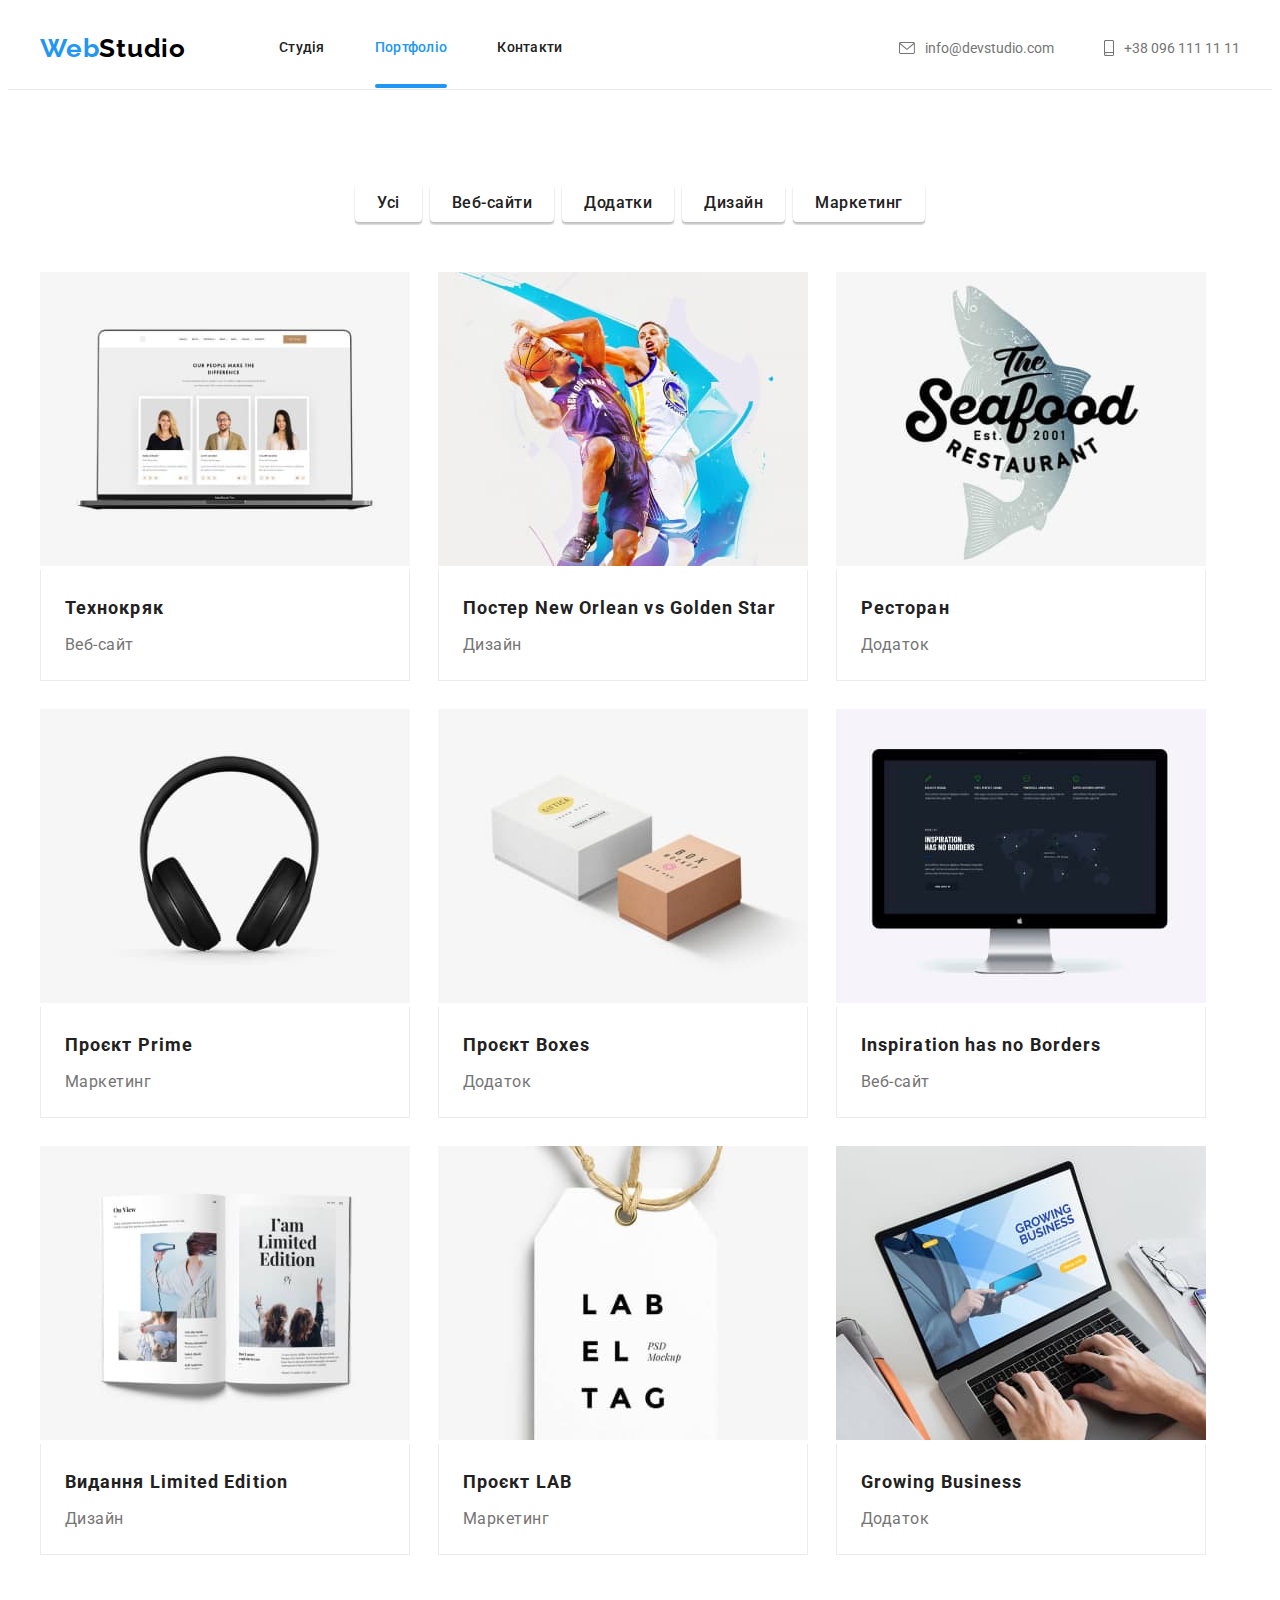
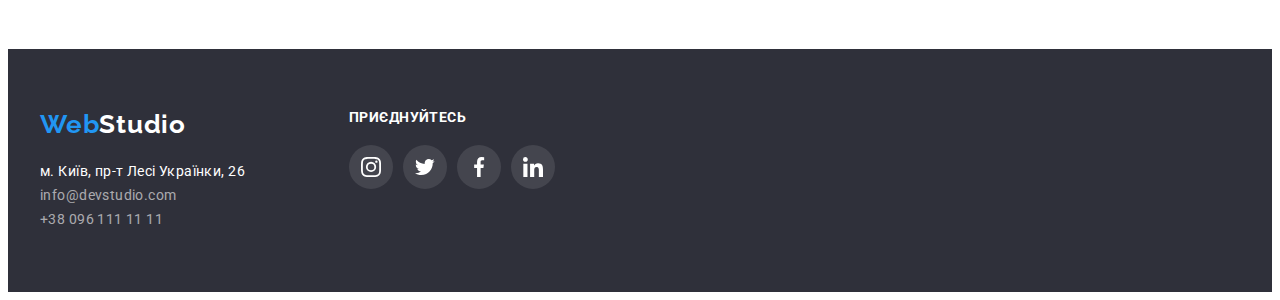
==== portfolio.html @ bac5fb5c "hw5" ====
<!DOCTYPE html>
<html lang="uk">
<head>
    <meta charset="UTF-8">
    <meta http-equiv="X-UA-Compatible" content="IE=edge">
    <meta name="viewport" content="width=device-width, initial-scale=1.0">
    <title>Document</title>
    <link href="https://fonts.googleapis.com/css2?family=Raleway:wght@700&family=Roboto:wght@400;500;700;900&display=swap"
        rel="stylesheet">
    <link rel="stylesheet" href="https://cdnjs.cloudflare.com/ajax/libs/modern-normalize/1.1.0/modern-normalize.min.css"
        integrity="sha512-wpPYUAdjBVSE4KJnH1VR1HeZfpl1ub8YT/NKx4PuQ5NmX2tKuGu6U/JRp5y+Y8XG2tV+wKQpNHVUX03MfMFn9Q=="
        crossorigin="anonymous" referrerpolicy="no-referrer" >
    <link rel="stylesheet" href="./css/styles.css">
</head>
<body>
<header class="header">
    <div class="container header-container">
        <a class="logo" href="./index.html">Web<span class="logo-part-two">Studio</span></a>
        <nav>
            <ul class="header-list list">
                <li class="header-item">
                    <a class="header-link link" href="./index.html">Студія</a>
                </li>
                <li class="header-item">
                    <a class="header-link current link" href="./portfolio.html">Портфоліо</a>
                </li>
                <li class="header-item">
                    <a class="header-link link" href="">Контакти</a>
                </li>
            </ul>
        </nav>
            <ul class="header-list-contacts list">
                <li>
                    <a class="header-contact link" href="mailto:info@devstudio.com">
                        <svg class="contacts-item" width="16" height="12">
                            <use href="./images/icons.svg#icon-envelope"></use>
                        </svg>
                        info@devstudio.com</a>
                </li>
                <li>
                    <a class="header-contact link" href="tel:+380961111111">
                        <svg class="contacts-item" width="10" height="16">
                            <use href="./images/icons.svg#icon-smartphone"></use>
                        </svg>
                        +38 096 111 11 11</a>
                </li>
            </ul>
    </div>
</header>
    <main>
        <section class="section-portfolio">
            <div class="container portfolio-container">
            <h1 class="visually-hidden">Портфоліо</h1>
                <ul class="btn-list">
                    <li>
                        <button class="btn" type="button">Усі</button>
                    </li>
                    <li>
                        <button class="btn" type="button">Веб-сайти</button>
                    </li>
                    <li>
                        <button class="btn" type="button">Додатки</button>
                    </li>
                    <li>
                        <button class="btn" type="button">Дизайн</button>
                    </li>
                    <li>
                        <button class="btn" type="button">Маркетинг</button>
                    </li>
                </ul>


            <ul class="portfolio-list list">
                <li class="portfolio-item">
                    <div class="potrfolio-thumb">
                        <img class="portfolio-img" src="./images/portfolio-img1.jpg" alt="portfolio-photo">
                        <p class="portfolio-img-text">Ресурс пропонує комплексні пропозиції з різним рівнем функціоналу та сервісів. Все це дозволить відвідувачу отримати
                        вичерпні відомості про компанію чи приватну особу.</p>
                    </div>
                        <div class="portfolio-content">
                            <h2 class="portfolio-title">Технокряк</h2>
                                <p class="portfolio-text">Веб-сайт</p>
                        </div>
                </li>
                <li class="portfolio-item">
                    <img class="portfolio-img" src="./images/portfolio-img2.jpg" alt="portfolio-photo">
                    <div class="portfolio-content">
                        <h2 class="portfolio-title">Постер New Orlean vs Golden Star</h2>
                            <p class="portfolio-text">Дизайн</p>
                    </div>
                </li>
                <li class="portfolio-item">
                    <img class="portfolio-img" src="./images/portfolio-img3.jpg" alt="portfolio-photo">
                    <div class="portfolio-content">
                        <h2 class="portfolio-title">Ресторан</h2>
                            <p class="portfolio-text">Додаток</p>
                    </div>
                </li>
                <li class="portfolio-item">
                    <img class="portfolio-img" src="./images/portfolio-img4.jpg" alt="portfolio-photo">
                    <div class="portfolio-content">
                        <h2 class="portfolio-title">Проєкт Prime</h2>
                            <p class="portfolio-text">Маркетинг</p>
                    </div>
                </li>
                <li class="portfolio-item">
                    <img class="portfolio-img" src="./images/portfolio-img5.jpg" alt="portfolio-photo">
                    <div class="portfolio-content">
                        <h2 class="portfolio-title">Проєкт Boxes</h2>
                            <p class="portfolio-text">Додаток</p>
                    </div>
                </li>
                <li class="portfolio-item">
                    <img class="portfolio-img" src="./images/portfolio-img6.jpg" alt="portfolio-photo">
                    <div class="portfolio-content">
                        <h2 class="portfolio-title">Inspiration has no Borders</h2>
                            <p class="portfolio-text">Веб-сайт</p>
                    </div>
                </li>
                <li class="portfolio-item">
                    <img class="portfolio-img" src="./images/portfolio-img7.jpg" alt="portfolio-photo">
                    <div class="portfolio-content">
                        <h2 class="portfolio-title">Видання Limited Edition</h2>
                            <p class="portfolio-text">Дизайн</p>
                    </div>
                </li>
                <li class="portfolio-item">
                    <img class="portfolio-img" src="./images/portfolio-img8.jpg" alt="portfolio-photo">
                    <div class="portfolio-content">
                        <h2 class="portfolio-title">Проєкт LAB</h2>
                            <p class="portfolio-text">Маркетинг</p>
                    </div>
                </li>
                <li class="portfolio-item">
                    <img class="portfolio-img" src="./images/portfolio-img9.jpg" alt="portfolio-photo">
                    <div class="portfolio-content">
                        <h2 class="portfolio-title">Growing Business</h2>
                            <p class="portfolio-text">Додаток</p>
                    </div>
                </li>
            </ul>
            </div>
        </section>
    </main>
    <!-- footer -->
    <footer class="footer">
        <div class="container container-footer">
            <div class="container-footer-adress">
                <a class="logo logo-footer" href="">Web<span class="logo-footer-part-two">Studio</span></a>
                <address>
                    <ul class="footer-list list">
                        <li><a class="footer-link link" href="https://goo.gl/maps/sjuJDFKfgwQBEZwK6" target="_blank"
                                rel="noopener noreferrer nofollow">м. Київ,
                                пр-т Лесі Українки, 26</a></li>
                        <li><a class="footer-link-contact link" href="mailto:info@devstudio.com">info@devstudio.com</a></li>
                        <li><a class="footer-link-contact link" href="tel:+380961111111">+38 096 111 11 11</a></li>
                    </ul>
                </address>
            </div>
            <div class="footer-soc-links">
                <p class="footer-links-title">приєднуйтесь</p>
                <ul class="team-soc-list">
                    <li class="team-soc-item">
                        <a class="soc-link-footer" href="">
                            <svg class="soc-icon" width="20" height="20">
                                <use href="./images/icons.svg#icon-instagram"></use>
                            </svg>
                        </a>
                    </li>
                    <li class="team-soc-item">
                        <a class="soc-link-footer" href="">
                            <svg class="soc-icon" width="20" height="20">
                                <use href="./images/icons.svg#icon-twitter"></use>
                            </svg>
                        </a>
                    </li>
                    <li class="team-soc-item">
                        <a class="soc-link-footer" href="">
                            <svg class="soc-icon" width="20" height="20">
                                <use href="./images/icons.svg#icon-facebook"></use>
                            </svg>
                        </a>
                    </li>
                    <li class="team-soc-item">
                        <a class="soc-link-footer" href="">
                            <svg class="soc-icon" width="20" height="20">
                                <use href="./images/icons.svg#icon-linkedin"></use>
                            </svg>
                        </a>
                    </li>
                </ul>
            </div>
        </div>
    </footer>
</body>
</html>
---- css/styles.css ----
:root {
    --primary-text-color: #212121;
    --secondary-text-color: #757575;
    --primary-background-color: #fff;
    --secondary-background-color: #2F303A;
    --third-background-color: #F5F4FA;
    --accent-color: #2196F3;
    --border-color: #ECECEC;
}


body {
    background-color: #fff;
    font-family: 'Roboto', sans-serif;
    color: var(--primary-text-color);
}

p,
h1,
h2,
h3,
h4,
h5,
h6 {
    margin: 0;
}

ul,
ol {
    margin: 0;
    padding-left: 0;
    list-style: none;
}

.container {
    width: 1200px;
    padding-right: 15px;
    padding-left: 15px;
    margin: 0 auto;
}


/* -------------Logo---------------- */
.logo {
        font-family: 'Raleway', sans-serif;
        font-weight: 700;
        font-size: 26px;
        line-height: 1.19;
        letter-spacing: 0.03em;
        color: var(--accent-color);
        text-decoration: none;

        margin-right: 93px;
        padding: 25px 0;
        display: block;
}

.logo-part-two {
    color: #000;
}

.logo-footer-part-two {
    color: var(--primary-background-color)
}

/* -------------header----------- */

.header-list {
    display: flex;
    gap: 50px;
}
.header-list-contacts{
    font-size: 14px;
    display: flex;
    margin-left: auto;
    gap: 50px;
}
.header-container{
    display: flex;
    align-items: center;
}

.header-list-contacts a{
    font-size: 14px;

    padding: 32px 0;
    display: block;
}



.header-link {
        position: relative;
        font-weight: 500;
        font-size: 14px;
        line-height: 1.14;
        letter-spacing: 0.02em;
        color: inherit;

        padding: 32px 0;
        display: block;
    
        transition: color 250ms cubic-bezier(0.4, 0, 0.2, 1);

    }



.header-link:focus,
.header-link:hover{
    color: var(--accent-color);
}


.header-link.current::after {
    content: '';
    display: block;

    width: 100%;
    height: 4px;
    background-color: var(--accent-color);
    border-radius: 2px;

    position: absolute;
    left: 0;
    bottom: 0;


}


.header-list .header-link.current {
    color: var(--accent-color);
}

.list {
    list-style: none;
}

.link {
    text-decoration: none;
}

.header-list-contacts a {
    color: var(--secondary-text-color);
    transition: color 250ms cubic-bezier(0.4, 0, 0.2, 1);
}

.contacts-item {
    margin-right: 10px;
    fill: var(--secondary-text-color);
}

.header-list-contacts a:focus,
.header-list-contacts a:hover {
    color:var(--accent-color);
}



.header-contact:focus, .contacts-item,
.header-contact:hover, .contacts-item  {
    fill: currentColor;
}


.header-contact.link{
    display: flex;
    align-items: center;
}


.header {
    border-bottom: 1px solid var(--border-color);
}


/* ------------------Hero-------------- */


.hero{
    background-color: var(--secondary-background-color);
    padding: 200px 0;
    background-image: linear-gradient(
        rgba(47, 48, 58, 0.4), rgba(47, 48, 58, 0.4)
        ), url(../images/bg-img.jpg);
    background-repeat: no-repeat;
    background-size: cover;
    background-position: center;
}
.hero-title {
    font-weight: 900;
    font-size: 44px;
    line-height: 1.36;
    text-align: center;
    letter-spacing: 0.06em;
    text-transform: uppercase;
    color: var(--primary-background-color);

    margin-bottom: 40px;
    margin-left: auto;
    margin-right: auto;
    max-width: 696px;
}

.hero-btn {
    font-family: inherit;
    font-weight: 700;
    font-size: 16px;
    line-height: 1.88;
    letter-spacing: 0.06em;
    background-color: var(--accent-color);
    color: var(--primary-background-color);
    box-shadow: 0px 4px 4px rgba(0, 0, 0, 0.15);
    border-radius: 4px;
    cursor: pointer;
    border: none;


    display: block;
    margin: 0 auto;
    min-width: 216px;
    height: 50px;

    transition: background-color 250ms cubic-bezier(0.4, 0, 0.2, 1);
}

.hero-btn:focus,
.hero-btn:hover {
    background-color: #188CE8;
}


/* --------------SectionFirst--------------------------- */

.visually-hidden {
    position: absolute;
    white-space: nowrap;
    width: 1px;
    height: 1px;
    overflow: hidden;
    border: 0;
    padding: 0;
    clip: rect(0 0 0 0);
    clip-path: inset(50%);
    margin: -1px;
}

.first-section {
    padding-top: 94px;
    padding-bottom: 94px;


    background-color: var(--primary-background-color);
}

.first-section-list{
    display: flex;
    gap: 30px;
}

.first-section-title {
    font-weight: 700;
    font-size: 14px;
    line-height: 1.14;
    letter-spacing: 0.03em;
    text-transform: uppercase;
    color: var(--primary-text-color);

    margin-bottom: 10px;
}

.first-section-text {
    font-weight: 400;
    font-size: 14px;
    line-height: 1.71;
    letter-spacing: 0.03em;
    color: var(--secondary-text-color);


    max-width: 270px;
}



.first-section-bg{
    border-radius: 4px;
    height: 120px;
    background-color: var(--third-background-color);
    margin-bottom: 30px;
    display: flex;
    justify-content: center;
    align-items: center;
}





.section-title {
    font-weight: 700;
    font-size: 36px;
    line-height: 1.16;
    text-align: center;
    letter-spacing: 0.03em;
    color: var(--primary-text-color);

    margin-bottom: 50px;
}

.second-section {
    margin-bottom: 94px;
}

.second-section-list {
    display: flex;
    justify-content:center;
    gap: 30px;
    flex-basis: calc((100% - 60px) / 3);
}

.img-thumb{
    position: relative;
}


.img-text{
    position: absolute;
    left: 0;
    bottom: 0;
    
    
    font-style: normal;
    font-weight: 700;
    font-size: 14px;
    line-height: 1.14;
    letter-spacing: 0.03em;
    color: var(--primary-background-color);
    text-transform: uppercase;
    

    width: 370px;
    height: 70px;
    background-color: rgba(47, 48, 58, 0.8);
    display: flex;
    align-items: center;
    justify-content: center;

}

/* --------------------ThirdSection-------------------- */

.team{
    padding-top: 94px;
    padding-bottom: 94px;

    background-color: var(--third-background-color);
}

.third-section-list {
    display: flex;
    gap: 30px;
    flex-basis: calc((100% - 90px) / 4);
}

.team-item-content {
    padding: 30px;
    background-color: var(--primary-background-color) ;
    box-shadow: 0px 1px 3px rgba(0, 0, 0, 0.12), 0px 1px 1px rgba(0, 0, 0, 0.14), 0px 2px 1px rgba(0, 0, 0, 0.2);
    border-radius: 0px 0px 4px 4px;
}

.team-img .no-gap {
    display: block;
}

.third-section-title {
    font-weight: 500;
    font-size: 16px;
    line-height: 1.18;
    text-align: center;
    letter-spacing: 0.03em;
    color: var(--primary-text-color);

    margin-bottom: 10px;

}
.third-section-text {
    font-weight: 400;
    font-size: 16px;
    line-height: 1.18;
    text-align: center;
    letter-spacing: 0.03em;
    color: var(--secondary-text-color);
    margin-bottom: 16px;
}

.team-soc-list{
    display: flex;
    justify-content: center;
    gap: 10px;
}

.soc-link{
    width: 44px;
    height: 44px;
    border-radius: 50%;
    display: flex;
    align-content: center;
    justify-content: center;
    align-items: center;
    fill: #afb1b8;

    transition: background-color 250ms cubic-bezier(0.4, 0, 0.2, 1),
    fill 250ms cubic-bezier(0.4, 0, 0.2, 1);

}

.soc-link:focus,
.soc-link:hover{
    background-color: var(--accent-color);
    fill: var(--primary-background-color);
}




/* --------------section-clients------------------ */
.section-clients {
    padding-top: 94px;
    padding-bottom: 94px;
    background-color: var(--primary-background-color);
}

.clients-item{
    background-color: transparent;
    border: 1px solid #AFB1B8;
    border-radius: 4px;
    width: 170px;
    height: 92px;

    transition: border 250ms cubic-bezier(0.4, 0, 0.2, 1);
}


.clients-icon{
    fill: #afb1b8;
    width: 100%;
    height: 100%;
    display: flex;
    justify-content: center;
    align-items: center;
    transition: fill 250ms cubic-bezier(0.4, 0, 0.2, 1);
}

.clients-icon:focus,
.clients-icon:hover{
    fill: var(--accent-color);
}

.clients-item:focus,
.clients-item:hover {
    border: 1px solid var(--accent-color);
}

.clients-list {
    display: flex;
    gap: 30px;

}


/* ----------------------Porfolio----------------- */
.section-portfolio {
    padding: 94px 0;
}

.btn-list{
    display: flex;
    justify-content: center;
    gap: 8px;
}

.btn {
    font-family: inherit;
    font-weight: 500;
    font-size: 16px;
    line-height: 1.62;
    letter-spacing: 0.03em;
    color: var(--primary-text-color);
    background-color: var(--primary-background-color);
    cursor: pointer;

    box-shadow: 0px 3px 1px rgba(0, 0, 0, 0.1), 0px 1px 2px rgba(0, 0, 0, 0.08), 0px 2px 2px rgba(0, 0, 0, 0.12);
    border-radius: 4px;
    border: none;
    padding: 6px 22px;

    transition: color 250ms cubic-bezier(0.4, 0, 0.2, 1),
    background-color 250ms cubic-bezier(0.4, 0, 0.2, 1);

}

.btn-list{
    margin-bottom: 50px;
}

.btn:focus,
.btn:hover {
    color: var(--primary-background-color);
    background-color: var(--accent-color);
}

/* ----------------SectionPortfolio-------------- */

.portfolio-content {
    padding: 20px 24px;
    border-left: 1px solid var(--border-color);
    border-bottom: 1px solid var(--border-color);
    border-right: 1px solid var(--border-color);
}

.portfolio-list{
    display: flex;
    flex-wrap: wrap;
    gap: 28px;
    flex-basis: calc((100% - 56px) / 3);
}

.portfolio-title{
    font-weight: 700;
    font-size: 18px;
    line-height: 2;
    letter-spacing: 0.06em;
    color: var(--primary-text-color);
    margin-bottom: 4px;
}

.portfolio-text{
    font-weight: 400;
    font-size: 16px;
    line-height: 1.88;
    letter-spacing: 0.03em;
    color: var(--secondary-text-color);
}

.portfolio-item{
    transition: box-shadow 250ms cubic-bezier(0.4, 0, 0.2, 1);
}


.portfolio-item:focus,
.portfolio-item:hover{
    box-shadow: 0px 1px 1px rgba(0, 0, 0, 0.12),
    0px 4px 4px rgba(0, 0, 0, 0.06),
    1px 4px 6px rgba(0, 0, 0, 0.16);
}

.potrfolio-thumb {
    position: relative;
    overflow: hidden;
}

.potrfolio-thumb::before{
    content: '';
    position: absolute;
    left: 0;
    top: 0;

    display: inline-block;
    width: 100%;
    height: 100%;
    background-color: rgba(33, 150, 243, 0.9);

    transform: translateY(100%);
    transition: transform 250ms cubic-bezier(0.4, 0, 0.2, 1);

}

.potrfolio-thumb:hover::before{
    transform: translateY(0);
}

.portfolio-img-text{
    position: absolute;
    top: 0;
    left: 0;
    font-family: 'Roboto';
    font-style: normal;
    font-weight: 400;
    font-size: 18px;
    line-height: 1.56;
    letter-spacing: 0.03em;

    padding: 63px 24px;
    
    color: var(--primary-background-color);
    display: flex;
    align-items: center;
    justify-content: center;

    opacity: 0;

    transition: opasity 250ms cubic-bezier(0.4, 0, 0.2, 1);
}

.portfolio-img-text:hover {
    opacity: 1;
}


/* -------------------Footer--------------------- */
.footer {
    background: var(--secondary-background-color);

    padding-top: 60px;
    padding-bottom: 60px;
}

.container-footer {
    display: flex;
    gap: 70px;
}



.footer-links-title {
    font-style: normal;
    font-weight: 700;
    font-size: 14px;
    line-height: 16px;
    letter-spacing: 0.03em;
    text-transform: uppercase;
    
    color: var(--primary-background-color) ;

    margin-bottom: 20px;
}

.logo-footer{
    display: block;
    margin-bottom: 20px;
    padding: 0;
}

.footer-list a {
    font-style: normal;
    font-weight: 400;
    font-size: 14px;
    line-height: 1.71;
    letter-spacing: 0.03em;
}
.footer-link {
    color: var(--primary-background-color);
    margin-bottom: 9px;
}

.footer-link-contact {
    color: rgba(255, 255, 255, 0.6);
}

.footer{
    align-items: baseline;
}


.soc-link-footer{
    width: 44px;
    height: 44px;
    border-radius: 50%;
    display: flex;
    align-content: center;
    justify-content: center;
    align-items: center;
    fill: var(--primary-background-color);
    background-color: rgba(255, 255, 255, 0.1);

    transition: background-color 250ms cubic-bezier(0.4, 0, 0.2, 1);
}

.soc-link-footer:focus,
.soc-link-footer:hover{
    background-color: var(--accent-color);
}
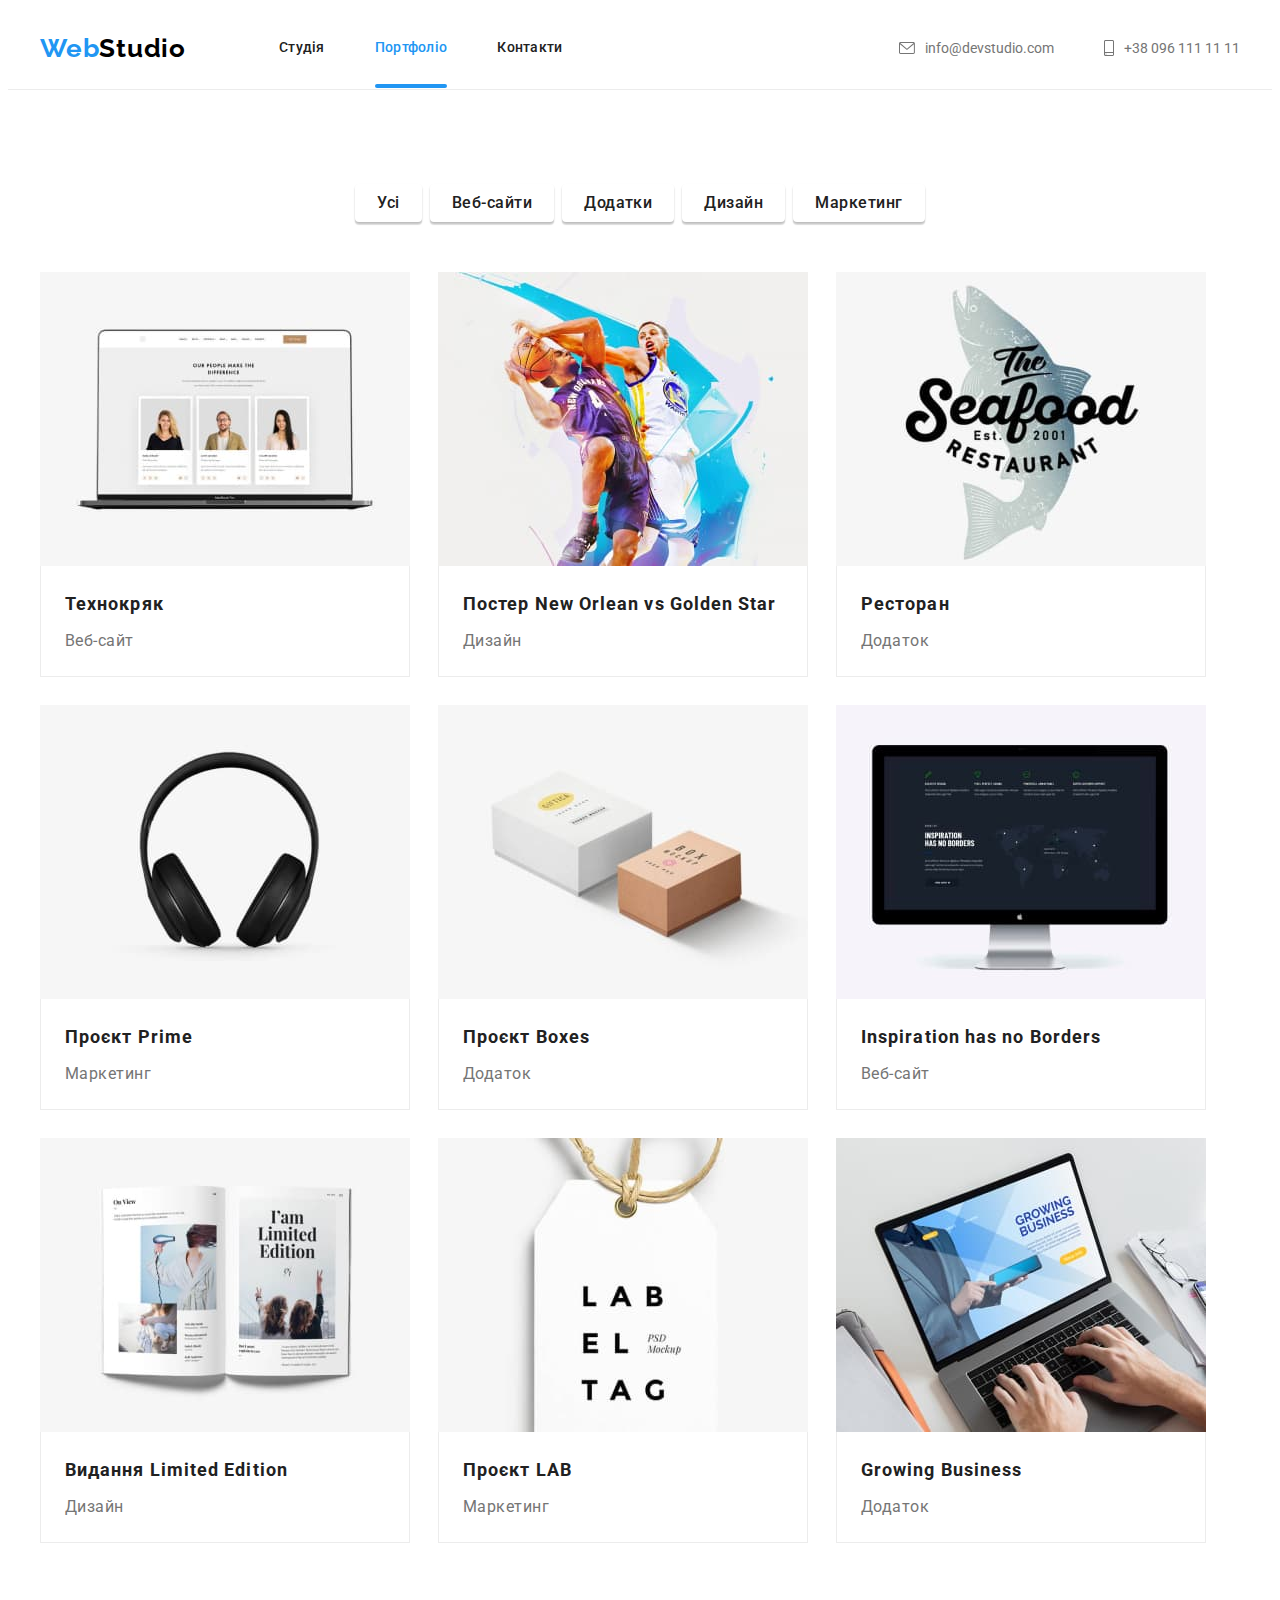
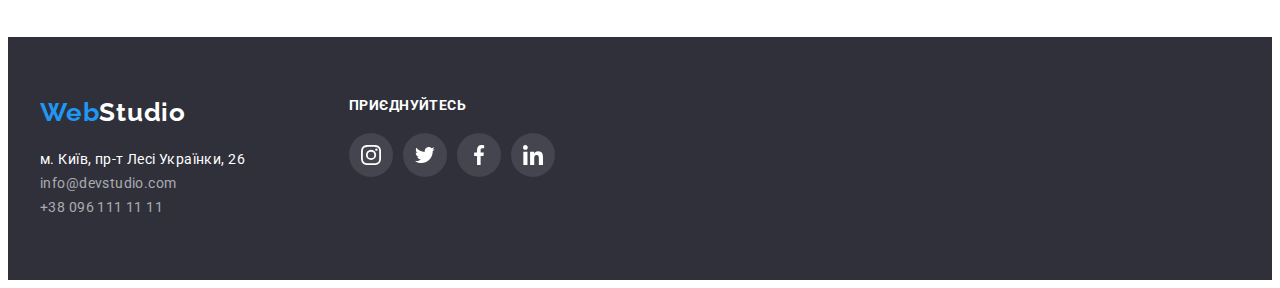
==== commit 30c79881: "hw5" ====
--- a/portfolio.html
+++ b/portfolio.html
@@ -73,7 +73,7 @@
             <ul class="portfolio-list list">
                 <li class="portfolio-item">
                     <div class="potrfolio-thumb">
-                        <img class="portfolio-img" src="./images/portfolio-img1.jpg" alt="portfolio-photo">
+                        <img class="portfolio-img" src="./images/portfolio-img1.jpg" alt="portfolio-photo" width="370" height="294">
                         <p class="portfolio-img-text">Ресурс пропонує комплексні пропозиції з різним рівнем функціоналу та сервісів. Все це дозволить відвідувачу отримати
                         вичерпні відомості про компанію чи приватну особу.</p>
                     </div>
@@ -83,56 +83,88 @@
                         </div>
                 </li>
                 <li class="portfolio-item">
-                    <img class="portfolio-img" src="./images/portfolio-img2.jpg" alt="portfolio-photo">
+                    <div class="potrfolio-thumb">
+                        <img class="portfolio-img" src="./images/portfolio-img2.jpg" alt="portfolio-photo" width="370" height="294">
+                        <p class="portfolio-img-text">Ресурс пропонує комплексні пропозиції з різним рівнем функціоналу та сервісів. Все це дозволить відвідувачу отримати
+                            вичерпні відомості про компанію чи приватну особу.</p>
+                    </div>
                     <div class="portfolio-content">
                         <h2 class="portfolio-title">Постер New Orlean vs Golden Star</h2>
                             <p class="portfolio-text">Дизайн</p>
                     </div>
                 </li>
                 <li class="portfolio-item">
-                    <img class="portfolio-img" src="./images/portfolio-img3.jpg" alt="portfolio-photo">
+                    <div class="potrfolio-thumb">
+                        <img class="portfolio-img" src="./images/portfolio-img3.jpg" alt="portfolio-photo" width="370" height="294">
+                        <p class="portfolio-img-text">Ресурс пропонує комплексні пропозиції з різним рівнем функціоналу та сервісів. Все це дозволить відвідувачу отримати
+                            вичерпні відомості про компанію чи приватну особу.</p>
+                    </div>
                     <div class="portfolio-content">
                         <h2 class="portfolio-title">Ресторан</h2>
                             <p class="portfolio-text">Додаток</p>
                     </div>
                 </li>
                 <li class="portfolio-item">
-                    <img class="portfolio-img" src="./images/portfolio-img4.jpg" alt="portfolio-photo">
+                    <div class="potrfolio-thumb">
+                        <img class="portfolio-img" src="./images/portfolio-img4.jpg" alt="portfolio-photo" width="370" height="294">
+                        <p class="portfolio-img-text">Ресурс пропонує комплексні пропозиції з різним рівнем функціоналу та сервісів. Все це дозволить відвідувачу отримати
+                            вичерпні відомості про компанію чи приватну особу.</p>
+                    </div>
                     <div class="portfolio-content">
                         <h2 class="portfolio-title">Проєкт Prime</h2>
                             <p class="portfolio-text">Маркетинг</p>
                     </div>
                 </li>
                 <li class="portfolio-item">
-                    <img class="portfolio-img" src="./images/portfolio-img5.jpg" alt="portfolio-photo">
+                    <div class="potrfolio-thumb">
+                        <img class="portfolio-img" src="./images/portfolio-img5.jpg" alt="portfolio-photo" width="370" height="294">
+                        <p class="portfolio-img-text">Ресурс пропонує комплексні пропозиції з різним рівнем функціоналу та сервісів. Все це дозволить відвідувачу отримати
+                            вичерпні відомості про компанію чи приватну особу.</p>
+                    </div>
                     <div class="portfolio-content">
                         <h2 class="portfolio-title">Проєкт Boxes</h2>
                             <p class="portfolio-text">Додаток</p>
                     </div>
                 </li>
                 <li class="portfolio-item">
-                    <img class="portfolio-img" src="./images/portfolio-img6.jpg" alt="portfolio-photo">
+                    <div class="potrfolio-thumb">
+                        <img class="portfolio-img" src="./images/portfolio-img6.jpg" alt="portfolio-photo" width="370" height="294">
+                        <p class="portfolio-img-text">Ресурс пропонує комплексні пропозиції з різним рівнем функціоналу та сервісів. Все це дозволить відвідувачу отримати
+                            вичерпні відомості про компанію чи приватну особу.</p>
+                    </div>
                     <div class="portfolio-content">
                         <h2 class="portfolio-title">Inspiration has no Borders</h2>
                             <p class="portfolio-text">Веб-сайт</p>
                     </div>
                 </li>
                 <li class="portfolio-item">
-                    <img class="portfolio-img" src="./images/portfolio-img7.jpg" alt="portfolio-photo">
+                    <div class="potrfolio-thumb">
+                        <img class="portfolio-img" src="./images/portfolio-img7.jpg" alt="portfolio-photo">
+                        <p class="portfolio-img-text">Ресурс пропонує комплексні пропозиції з різним рівнем функціоналу та сервісів. Все це дозволить відвідувачу отримати
+                            вичерпні відомості про компанію чи приватну особу.</p>
+                    </div>
                     <div class="portfolio-content">
                         <h2 class="portfolio-title">Видання Limited Edition</h2>
                             <p class="portfolio-text">Дизайн</p>
                     </div>
                 </li>
                 <li class="portfolio-item">
-                    <img class="portfolio-img" src="./images/portfolio-img8.jpg" alt="portfolio-photo">
+                    <div class="potrfolio-thumb">
+                        <img class="portfolio-img" src="./images/portfolio-img8.jpg" alt="portfolio-photo">
+                        <p class="portfolio-img-text">Ресурс пропонує комплексні пропозиції з різним рівнем функціоналу та сервісів. Все це дозволить відвідувачу отримати
+                            вичерпні відомості про компанію чи приватну особу.</p>
+                    </div>
                     <div class="portfolio-content">
                         <h2 class="portfolio-title">Проєкт LAB</h2>
                             <p class="portfolio-text">Маркетинг</p>
                     </div>
                 </li>
                 <li class="portfolio-item">
-                    <img class="portfolio-img" src="./images/portfolio-img9.jpg" alt="portfolio-photo">
+                    <div class="potrfolio-thumb">
+                        <img class="portfolio-img" src="./images/portfolio-img9.jpg" alt="portfolio-photo">
+                        <p class="portfolio-img-text">Ресурс пропонує комплексні пропозиції з різним рівнем функціоналу та сервісів. Все це дозволить відвідувачу отримати
+                            вичерпні відомості про компанію чи приватну особу.</p>
+                    </div>
                     <div class="portfolio-content">
                         <h2 class="portfolio-title">Growing Business</h2>
                             <p class="portfolio-text">Додаток</p>
--- a/css/styles.css
+++ b/css/styles.css
@@ -30,6 +30,12 @@
     margin: 0;
     padding-left: 0;
     list-style: none;
+}
+
+img {
+    display: block;
+    max-width: 100%;
+    height: auto;
 }
 
 .container {
@@ -545,6 +551,7 @@
 }
 
 .portfolio-item{
+    cursor: pointer;
     transition: box-shadow 250ms cubic-bezier(0.4, 0, 0.2, 1);
 }
 
@@ -561,32 +568,11 @@
     overflow: hidden;
 }
 
-.potrfolio-thumb::before{
-    content: '';
-    position: absolute;
-    left: 0;
-    top: 0;
-
-    display: inline-block;
-    width: 100%;
-    height: 100%;
-    background-color: rgba(33, 150, 243, 0.9);
-
-    transform: translateY(100%);
-    transition: transform 250ms cubic-bezier(0.4, 0, 0.2, 1);
-
-}
-
-.potrfolio-thumb:hover::before{
-    transform: translateY(0);
-}
 
 .portfolio-img-text{
     position: absolute;
     top: 0;
     left: 0;
-    font-family: 'Roboto';
-    font-style: normal;
     font-weight: 400;
     font-size: 18px;
     line-height: 1.56;
@@ -595,17 +581,20 @@
     padding: 63px 24px;
     
     color: var(--primary-background-color);
-    display: flex;
-    align-items: center;
-    justify-content: center;
-
-    opacity: 0;
-
-    transition: opasity 250ms cubic-bezier(0.4, 0, 0.2, 1);
-}
-
-.portfolio-img-text:hover {
-    opacity: 1;
+    background-color: rgba(33, 150, 243, 0.9);
+    display: flex;
+    align-items: center;
+    justify-content: center;
+
+    transform: translateY(100%);
+
+    transition: transform 250ms cubic-bezier(0.4, 0, 0.2, 1);
+}
+
+
+.portfolio-item:hover .portfolio-img-text,
+.portfolio-item:focus .portfolio-img-text {
+    transform: translateY(0%);
 }
 
 
@@ -682,3 +671,51 @@
 .soc-link-footer:hover{
     background-color: var(--accent-color);
 }
+
+/* -------------------MODAL------------------- */
+
+.backdrop{
+    position: fixed;
+    top: 0;
+    left: 0;
+    width: 100%;
+    height: 100%;
+    background-color: rgba(0, 0, 0, 0.2);
+}
+
+.backdrop.is-hidden{
+    opacity: 0;
+    pointer-events: none;
+}
+
+.modal{
+    position: absolute;
+    width: 528px;
+    height: 581px;
+    background-color: #fff;
+    left: 50%;
+    top: 50%;
+    transform: translate(-50%, -50%);
+}
+
+.modal-btn-close{
+    position: absolute;
+    right: 8px;
+    top: 8px;
+    display: flex;
+    justify-content: center;
+    align-items: center;
+
+    width: 30px;
+    height: 30px;
+    padding: 0;
+    border: 1px solid #0000001A;
+    border-radius: 50%;
+
+    cursor: pointer;
+    background-color: #fff;
+
+}
+
+
+
